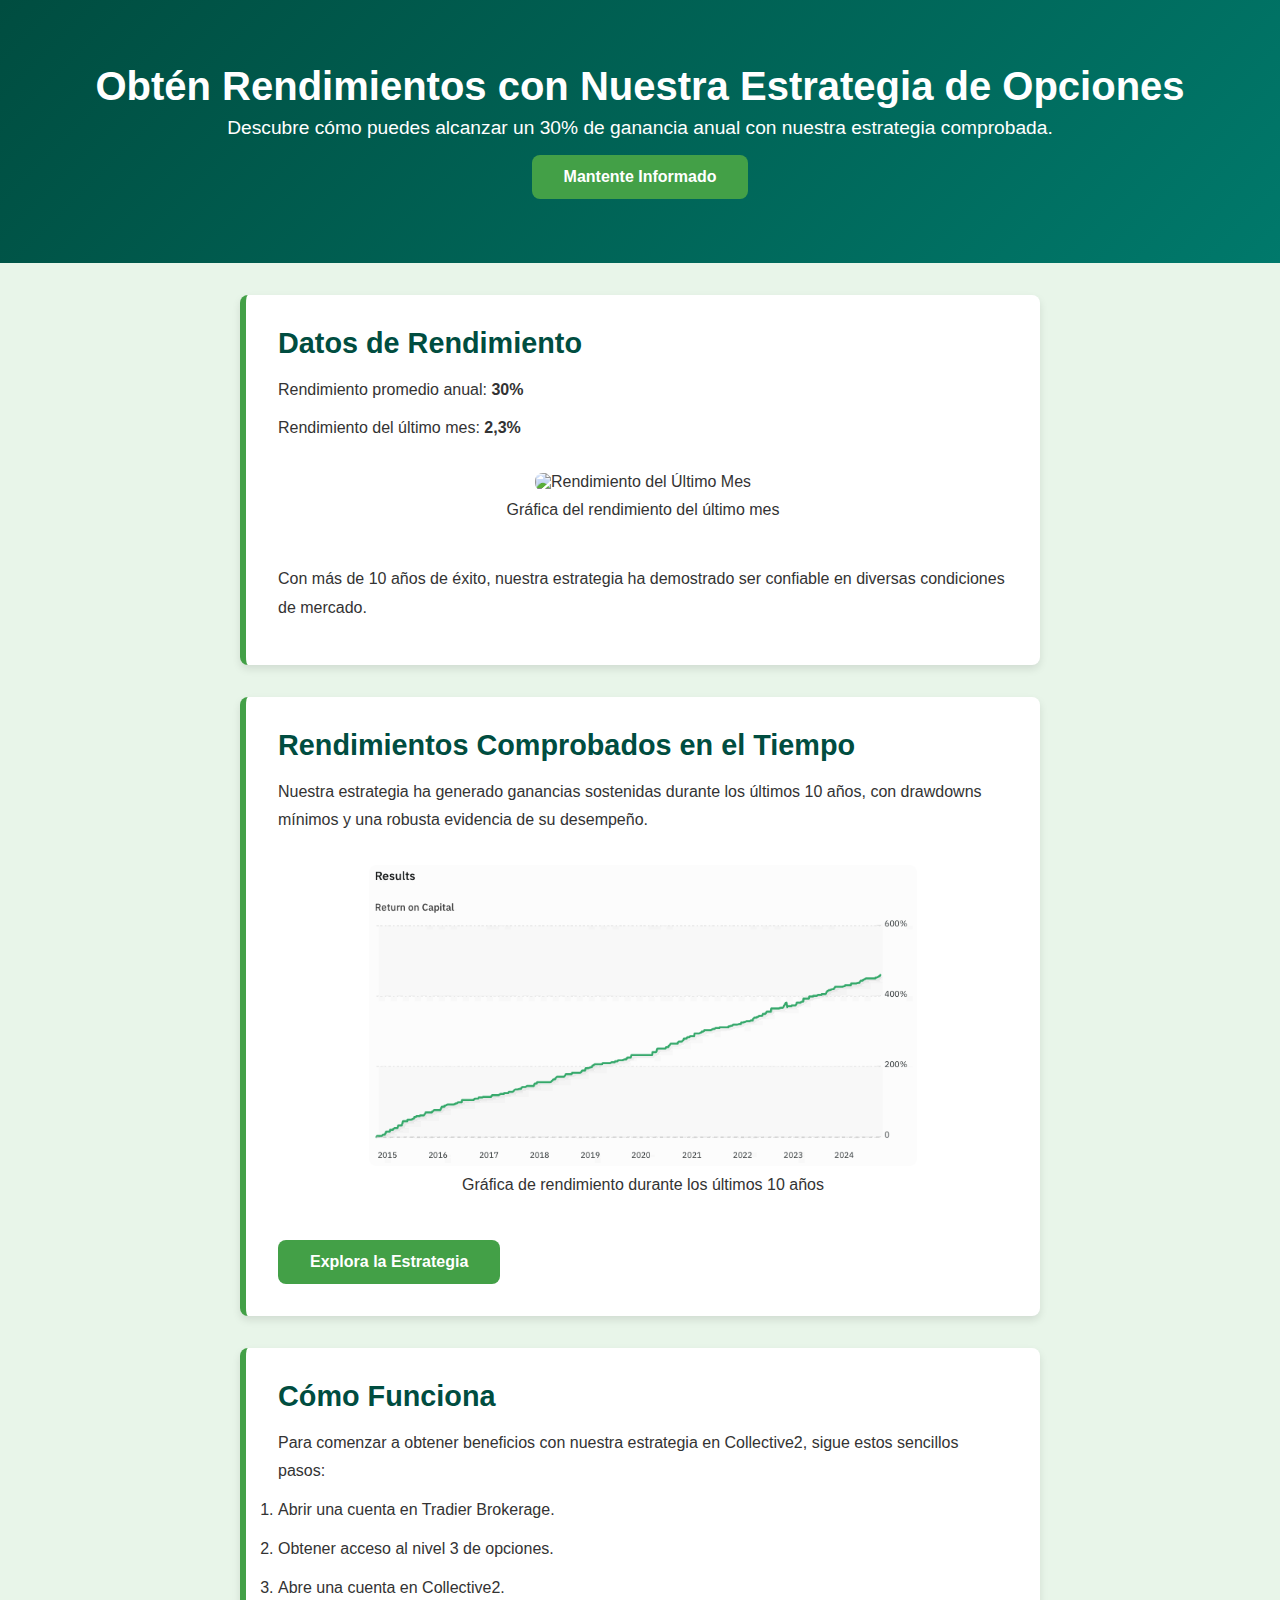
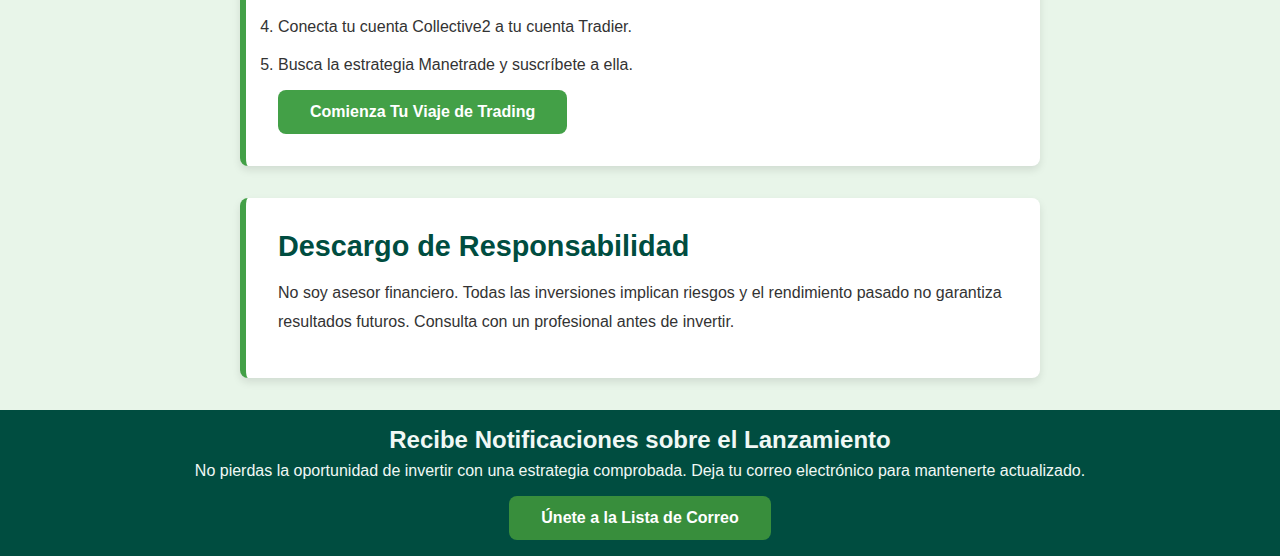
==== ES/index2.html @ 9802a255 "version 2" ====
<!DOCTYPE html>
<html lang="es">
<head>
  <meta charset="UTF-8">
  <meta name="viewport" content="width=device-width, initial-scale=1.0">
  <title>Estrategia de Opciones en Collective2</title>
  <link rel="stylesheet" href="../styles.css">
</head>
<body>
  <header class="header">
    <h1>Obtén Rendimientos con Nuestra Estrategia de Opciones</h1>
    <p>Descubre cómo puedes alcanzar un 30% de ganancia anual con nuestra estrategia comprobada.</p>
    <a href="#subscribe" class="cta-button">Mantente Informado</a>
  </header>

  <section class="section performance-data">
    <h2>Datos de Rendimiento</h2>
    <p>Rendimiento promedio anual: <strong>30%</strong></p>
    <p>Rendimiento del último mes: <strong>2,3%</strong></p>
    <div class="image-section">
      <div class="image-container">
        <img src="../images/closedPL1moth.png" alt="Rendimiento del Último Mes">
        <p class="image-caption">Gráfica del rendimiento del último mes</p>
      </div>
    </div>
    <p>Con más de 10 años de éxito, nuestra estrategia ha demostrado ser confiable en diversas condiciones de mercado.</p>
  </section>

  <section class="section strategy-overview">
    <h2>Rendimientos Comprobados en el Tiempo</h2>
    <p>Nuestra estrategia ha generado ganancias sostenidas durante los últimos 10 años, con drawdowns mínimos y una robusta evidencia de su desempeño.</p>
    <div class="image-section">
      <div class="image-container">
        <img src="../images/10years.png" alt="Gráfica de Rendimiento">
        <p class="image-caption">Gráfica de rendimiento durante los últimos 10 años</p>
      </div>
    </div>
    <a href="https://typeform.com/to/your-form-id" class="cta-button">Explora la Estrategia</a>
  </section>

  <section class="section collective2-info">
    <h2>Cómo Funciona</h2>
    <p>Para comenzar a obtener beneficios con nuestra estrategia en Collective2, sigue estos sencillos pasos:</p>
    <ol>
      <li>Abrir una cuenta en Tradier Brokerage.</li>
      <li>Obtener acceso al nivel 3 de opciones.</li>
      <li>Abre una cuenta en Collective2.</li>
      <li>Conecta tu cuenta Collective2 a tu cuenta Tradier.</li>
      <li>Busca la estrategia Manetrade y suscríbete a ella.</li>
    </ol>
    <a href="https://typeform.com/to/your-form-id" class="cta-button">Comienza Tu Viaje de Trading</a>
  </section>

  <section class="section disclaimer">
    <h2>Descargo de Responsabilidad</h2>
    <p>No soy asesor financiero. Todas las inversiones implican riesgos y el rendimiento pasado no garantiza resultados futuros. Consulta con un profesional antes de invertir.</p>
  </section>

  <footer id="subscribe" class="footer">
    <h2>Recibe Notificaciones sobre el Lanzamiento</h2>
    <p>No pierdas la oportunidad de invertir con una estrategia comprobada. Deja tu correo electrónico para mantenerte actualizado.</p>
    <a href="https://typeform.com/to/your-form-id" class="cta-button">Únete a la Lista de Correo</a>
  </footer>

</body>
</html>
---- styles.css ----
/* Global Reset */
* {
    margin: 0;
    padding: 0;
    box-sizing: border-box;
}

/* General Styles */
body {
    font-family: Arial, sans-serif;
    background-color: #e8f5e9;
    color: #333;
}

/* Header */
.header {
    background: linear-gradient(135deg, #004d40, #00796b);
    color: #fff;
    text-align: center;
    padding: 4rem 2rem;
}

.header h1 {
    font-size: 2.5rem;
    margin-bottom: 0.5rem;
}

.header p {
    font-size: 1.2rem;
    margin-bottom: 1rem;
}

.cta-button {
    display: inline-block;
    padding: 0.8rem 2rem;
    background-color: #43a047;
    color: white;
    font-weight: bold;
    text-decoration: none;
    border-radius: 8px;
    transition: background-color 0.3s;
}

.cta-button:hover {
    background-color: #388e3c;
}

/* Section Styles */
.section {
    max-width: 800px;
    margin: 2rem auto;
    padding: 2rem;
    background: #ffffff;
    border-left: 6px solid #43a047;
    box-shadow: 0px 4px 8px rgba(0, 0, 0, 0.1);
    border-radius: 8px;
}

.section h2 {
    font-size: 1.8rem;
    color: #004d40;
    margin-bottom: 1rem;
}

.section p, .section ul, .section ol {
    font-size: 1rem;
    color: #333;
}

.chart-container {
    display: flex;
    justify-content: space-around;
    gap: 1rem;
    margin-top: 1.5rem;
}

.chart-img {
    max-width: 48%;
    border-radius: 8px;
    box-shadow: 0px 4px 8px rgba(0, 0, 0, 0.1);
}

.section p,
.section li {
    line-height: 1.8; /* Adjust as needed */
    margin-bottom: 10px; /* Optional: Adds space between list items or paragraphs */
}

/* Footer */
footer {
    text-align: center;
    padding: 1rem;
    background-color: #004d40;
    color: #f0f8f5;
}

footer p {
    margin: 0.5rem 0;
}

footer .cta-button {
    background-color: #388e3c;
    margin-top: 0.5rem;
}



/* Centering adjustments */
.image-section {
    display: flex;
    justify-content: center;
    align-items: center;
    flex-wrap: wrap;
    max-width: 100%; /* Ensures section centers within its container */
    margin: 20px auto;
    text-align: center;
}

.image-container {
    display: flex;
    flex-direction: column;
    align-items: center;
    width: 75%; /* Allows flexibility to adjust to content */
    margin: 10px;
}

.image-container img {
    max-width: 100%;
    border-radius: 8px;
}




.image-caption {
    font-size: 0.9em; /* Slightly smaller than regular text */
    color: #666;
    margin-top: 5px;
    text-align: center;
}


/* Responsive */
@media (max-width: 768px) {
    .header h1 {
        font-size: 2rem;
    }

    .header p {
        font-size: 1rem;
    }

    .chart-container {
        flex-direction: column;
    }

    .chart-img {
        max-width: 100%;
    }
}
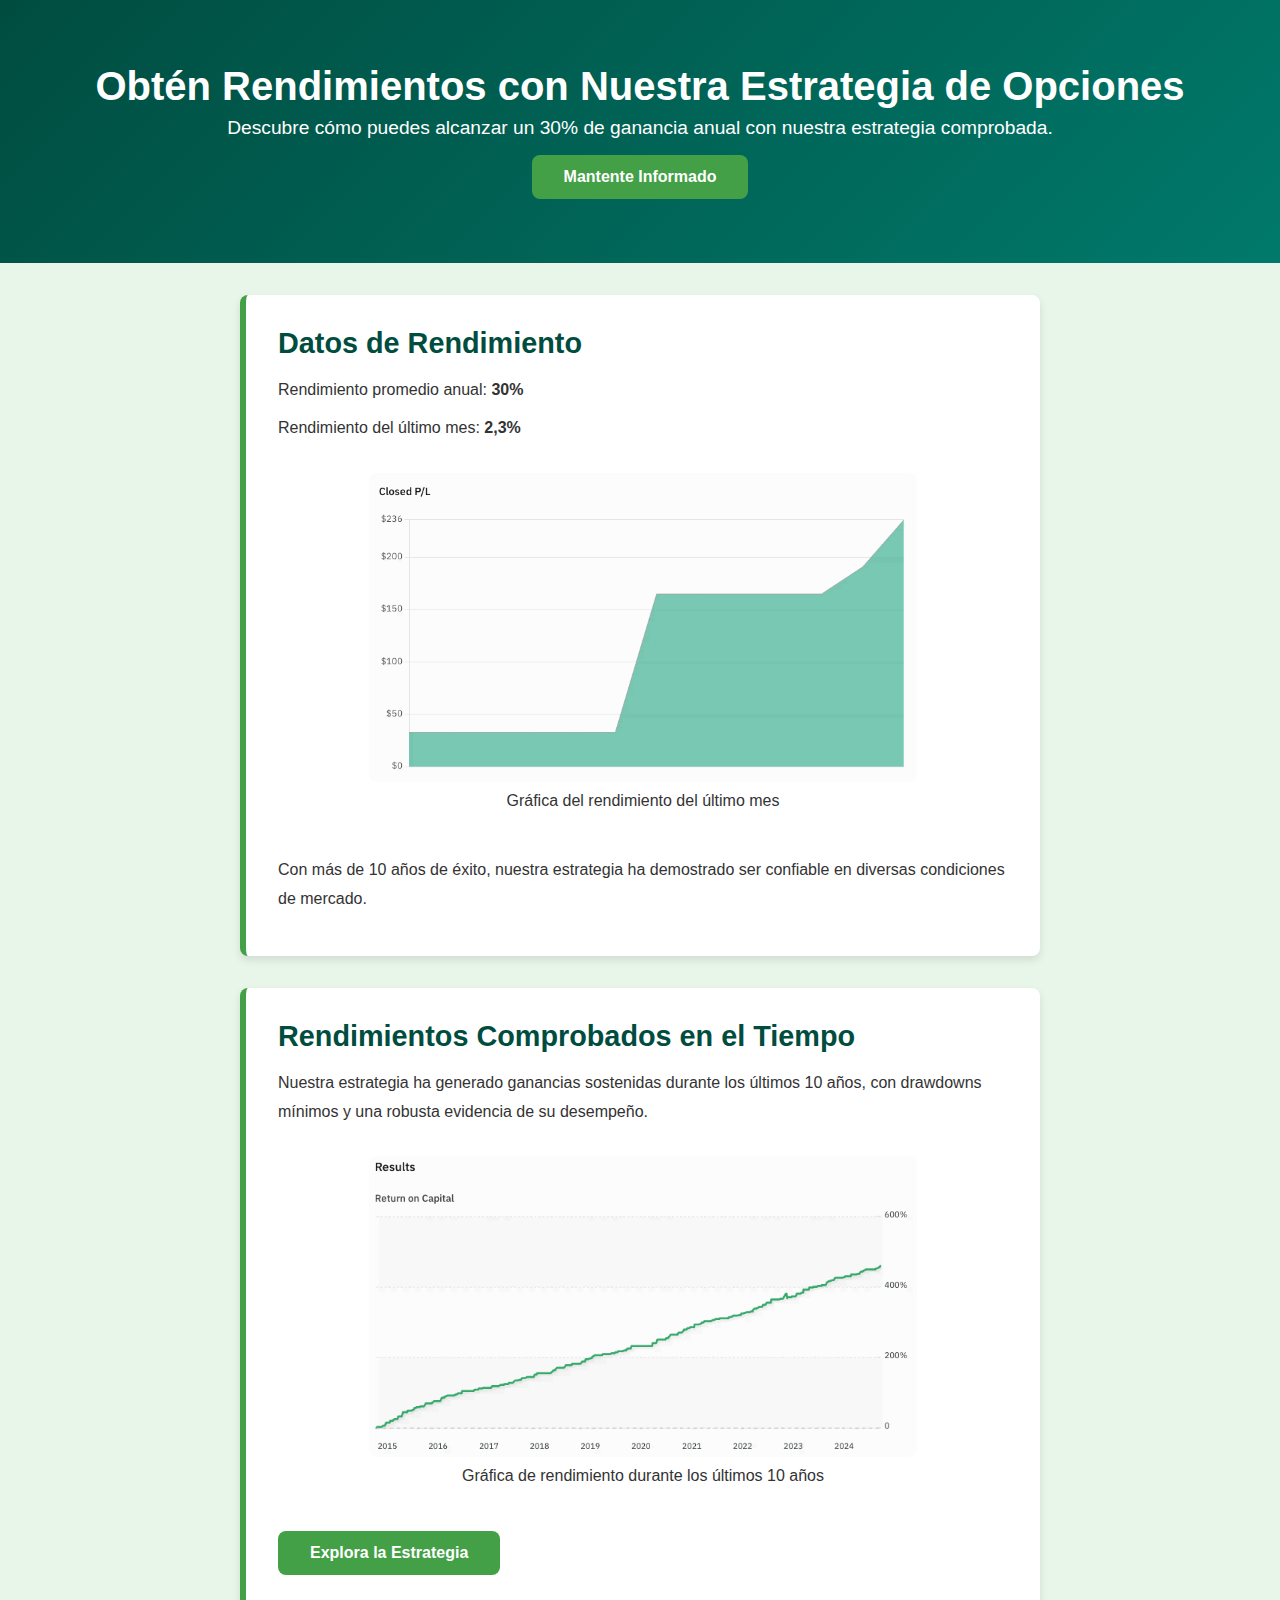
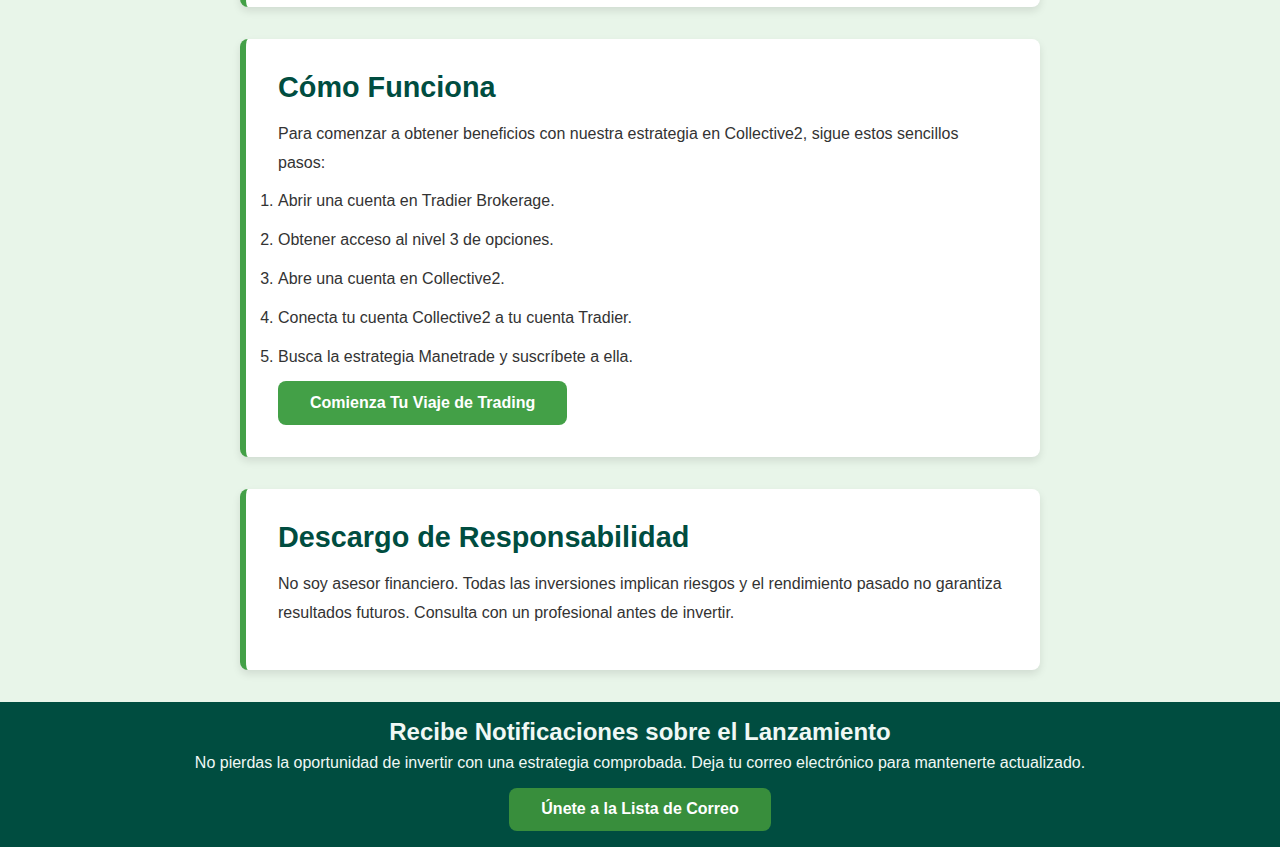
==== commit 48c30e90: "Update index2.html" ====
--- a/ES/index2.html
+++ b/ES/index2.html
@@ -19,7 +19,7 @@
     <p>Rendimiento del último mes: <strong>2,3%</strong></p>
     <div class="image-section">
       <div class="image-container">
-        <img src="../images/closedPL1moth.png" alt="Rendimiento del Último Mes">
+        <img src="../images/closedPL1month.png" alt="Rendimiento del Último Mes">
         <p class="image-caption">Gráfica del rendimiento del último mes</p>
       </div>
     </div>
